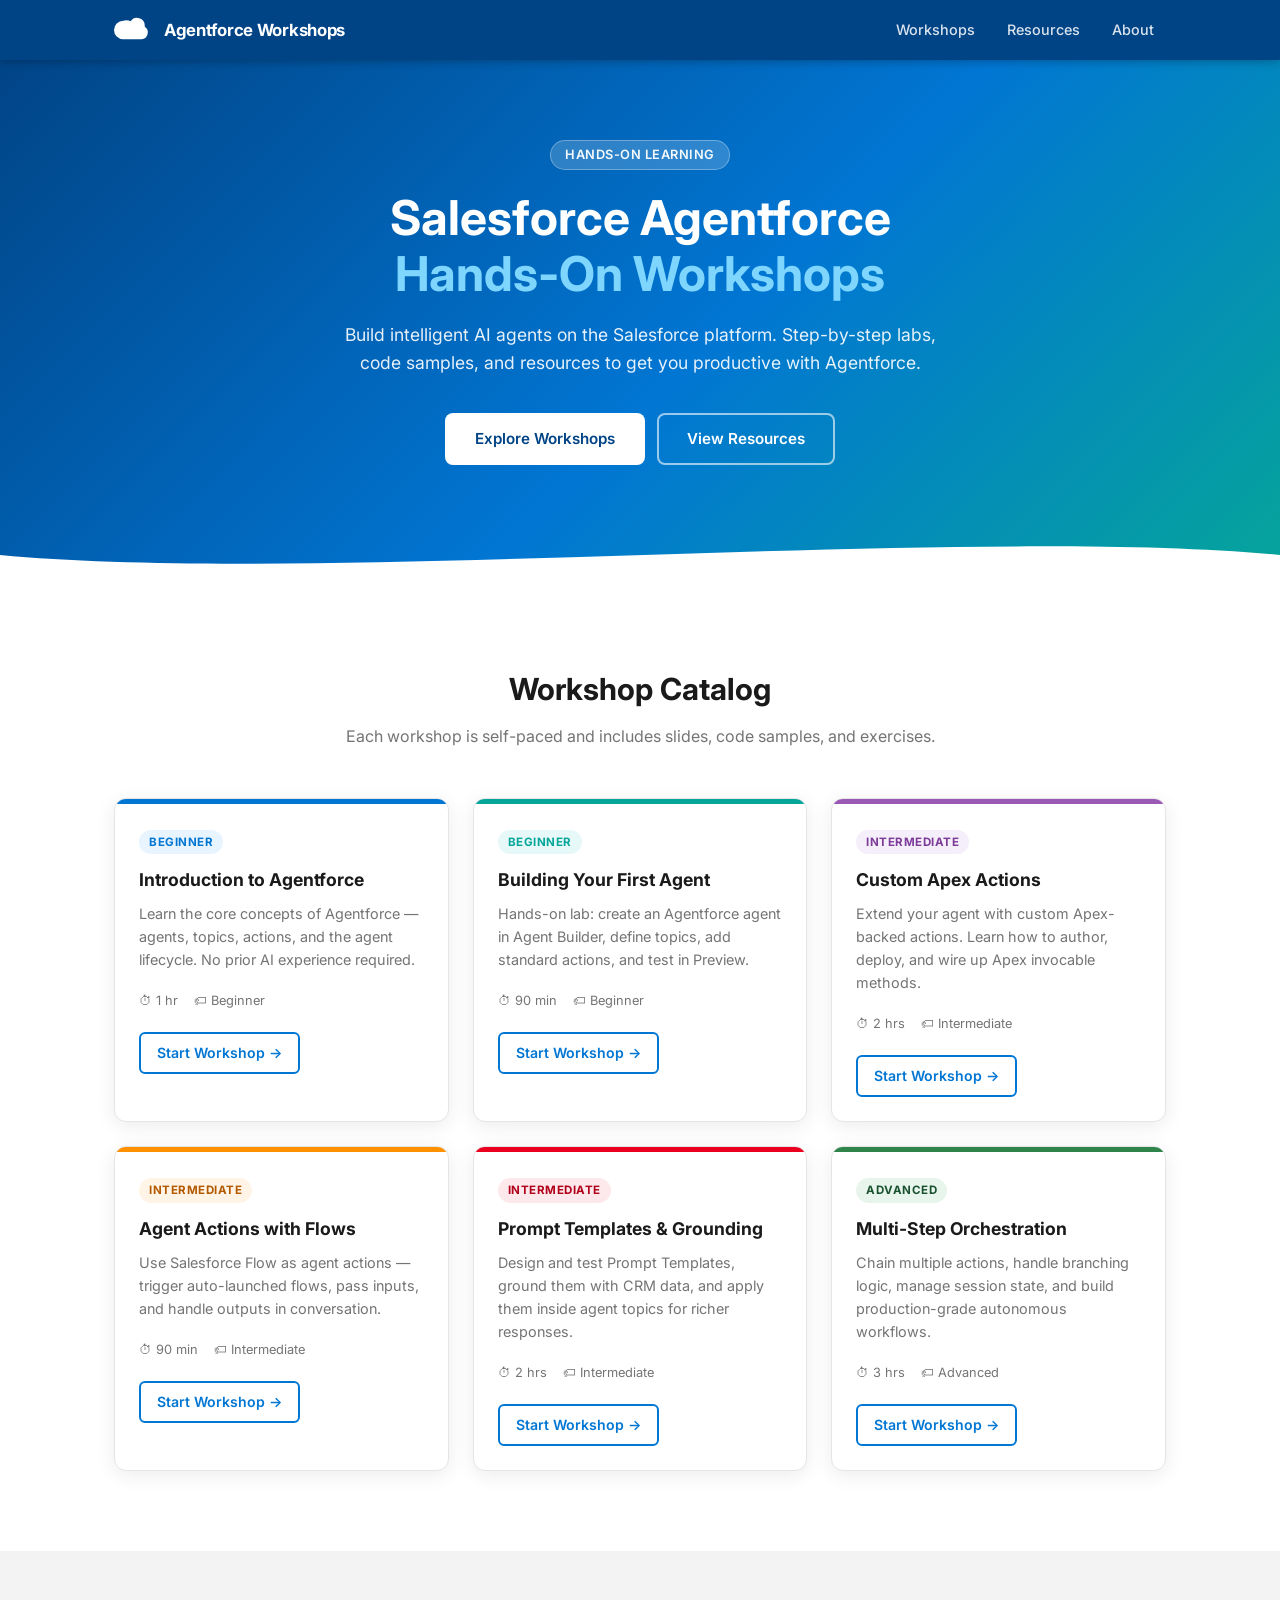
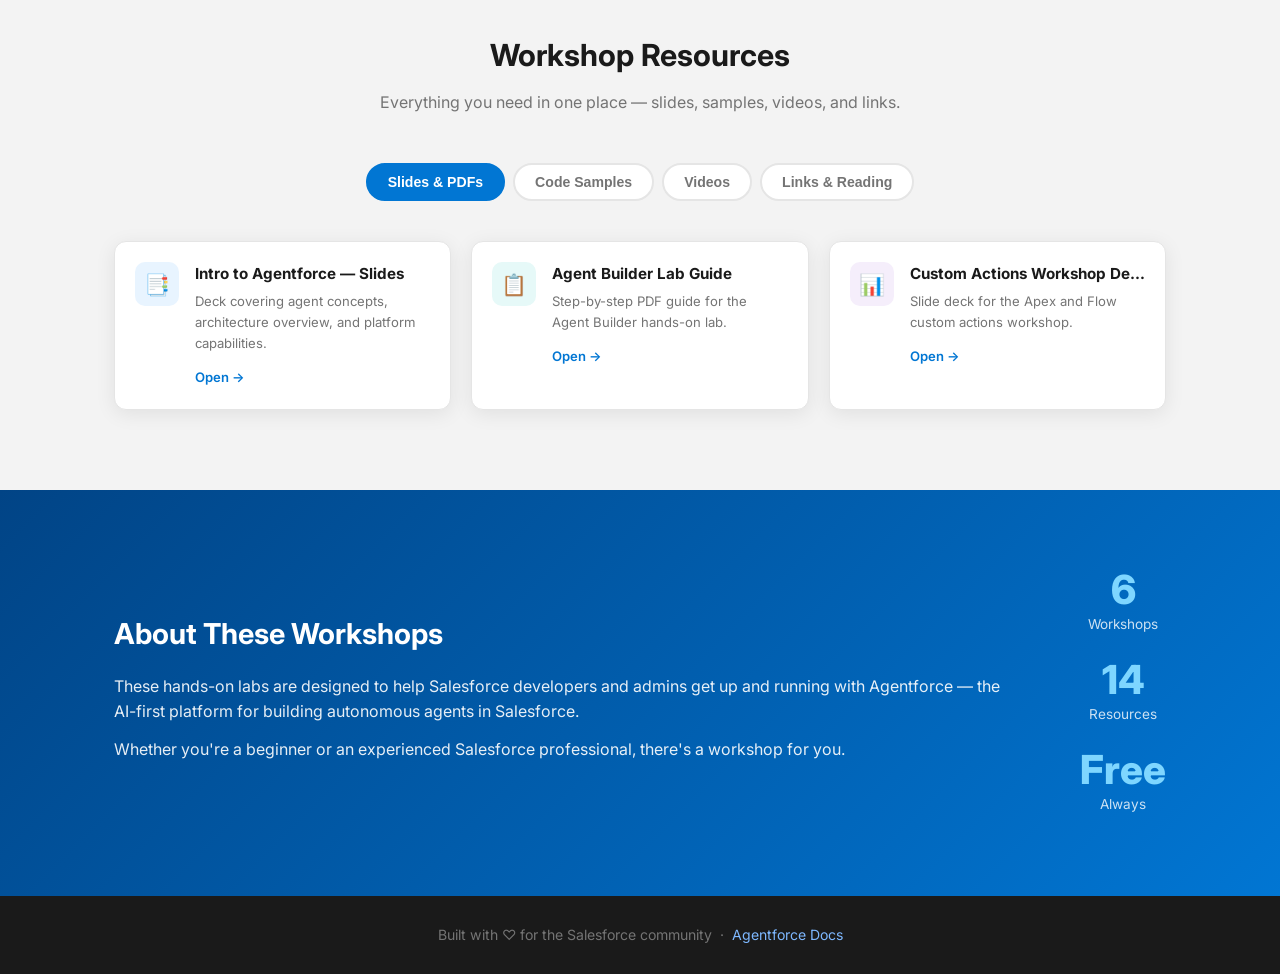
==== index.html @ 6ffdbb9f "Initial commit: Agentforce Hands-On Workshop site" ====
<!DOCTYPE html>
<html lang="en">
<head>
  <meta charset="UTF-8" />
  <meta name="viewport" content="width=device-width, initial-scale=1.0" />
  <title>Salesforce Agentforce Hands-On Workshops</title>
  <link rel="stylesheet" href="styles.css" />
  <link rel="preconnect" href="https://fonts.googleapis.com" />
  <link href="https://fonts.googleapis.com/css2?family=Inter:wght@400;500;600;700&display=swap" rel="stylesheet" />
</head>
<body>

  <!-- Header -->
  <header class="site-header">
    <div class="container">
      <div class="header-brand">
        <svg class="sf-cloud" viewBox="0 0 80 56" fill="none" xmlns="http://www.w3.org/2000/svg" aria-hidden="true">
          <path d="M33.3 10.4a15.6 15.6 0 0 1 28.3 8.9c0 .7 0 1.4-.1 2.1A12.5 12.5 0 0 1 67.5 34 12.5 12.5 0 0 1 55 46.5H18.5A18.5 18.5 0 0 1 18.5 9.5a18.4 18.4 0 0 1 14.8 .9z" fill="white"/>
        </svg>
        <span class="header-title">Agentforce Workshops</span>
      </div>
      <nav class="header-nav">
        <a href="#workshops">Workshops</a>
        <a href="#resources">Resources</a>
        <a href="#about">About</a>
      </nav>
    </div>
  </header>

  <!-- Hero -->
  <section class="hero">
    <div class="container">
      <div class="hero-badge">Hands-On Learning</div>
      <h1>Salesforce Agentforce<br /><span class="hero-accent">Hands-On Workshops</span></h1>
      <p class="hero-sub">Build intelligent AI agents on the Salesforce platform. Step-by-step labs, code samples, and resources to get you productive with Agentforce.</p>
      <div class="hero-actions">
        <a href="#workshops" class="btn btn-primary">Explore Workshops</a>
        <a href="#resources" class="btn btn-outline">View Resources</a>
      </div>
    </div>
    <div class="hero-wave">
      <svg viewBox="0 0 1440 80" preserveAspectRatio="none" xmlns="http://www.w3.org/2000/svg">
        <path d="M0,40 C360,80 1080,0 1440,40 L1440,80 L0,80 Z" fill="white"/>
      </svg>
    </div>
  </section>

  <!-- Workshops -->
  <section class="workshops" id="workshops">
    <div class="container">
      <h2 class="section-title">Workshop Catalog</h2>
      <p class="section-sub">Each workshop is self-paced and includes slides, code samples, and exercises.</p>

      <div class="workshop-grid" id="workshop-grid">
        <!-- Cards injected by JS -->
      </div>
    </div>
  </section>

  <!-- Resources -->
  <section class="resources" id="resources">
    <div class="container">
      <h2 class="section-title">Workshop Resources</h2>
      <p class="section-sub">Everything you need in one place — slides, samples, videos, and links.</p>

      <div class="resource-tabs">
        <button class="tab active" data-tab="slides">Slides &amp; PDFs</button>
        <button class="tab" data-tab="code">Code Samples</button>
        <button class="tab" data-tab="videos">Videos</button>
        <button class="tab" data-tab="links">Links &amp; Reading</button>
      </div>

      <div class="resource-panel active" id="tab-slides">
        <div class="resource-grid" id="slides-grid"></div>
      </div>
      <div class="resource-panel" id="tab-code">
        <div class="resource-grid" id="code-grid"></div>
      </div>
      <div class="resource-panel" id="tab-videos">
        <div class="resource-grid" id="videos-grid"></div>
      </div>
      <div class="resource-panel" id="tab-links">
        <div class="resource-grid" id="links-grid"></div>
      </div>
    </div>
  </section>

  <!-- About -->
  <section class="about" id="about">
    <div class="container about-inner">
      <div>
        <h2>About These Workshops</h2>
        <p>These hands-on labs are designed to help Salesforce developers and admins get up and running with Agentforce — the AI-first platform for building autonomous agents in Salesforce.</p>
        <p>Whether you're a beginner or an experienced Salesforce professional, there's a workshop for you.</p>
      </div>
      <div class="about-stats">
        <div class="stat"><span id="stat-workshops">0</span><label>Workshops</label></div>
        <div class="stat"><span id="stat-resources">0</span><label>Resources</label></div>
        <div class="stat"><span>Free</span><label>Always</label></div>
      </div>
    </div>
  </section>

  <!-- Footer -->
  <footer class="site-footer">
    <div class="container">
      <p>Built with &#9825; for the Salesforce community &nbsp;·&nbsp; <a href="https://developer.salesforce.com/agentforce" target="_blank" rel="noopener">Agentforce Docs</a></p>
    </div>
  </footer>

  <script src="data.js"></script>
  <script src="app.js"></script>
</body>
</html>
---- styles.css ----
/* ── Reset & Base ─────────────────────────────────────────── */
*, *::before, *::after { box-sizing: border-box; margin: 0; padding: 0; }

:root {
  --sf-blue:    #0176d3;
  --sf-blue-dk: #014486;
  --sf-blue-lt: #1b96ff;
  --sf-teal:    #06a59a;
  --sf-purple:  #9b59b6;
  --sf-orange:  #ff9000;
  --sf-red:     #ea001e;
  --sf-green:   #2e844a;
  --white:      #ffffff;
  --gray-50:    #f3f3f3;
  --gray-100:   #e5e5e5;
  --gray-500:   #747474;
  --gray-800:   #1a1a1a;
  --radius:     12px;
  --shadow:     0 4px 20px rgba(0,0,0,.08);
  --shadow-md:  0 8px 32px rgba(0,0,0,.12);
}

html { scroll-behavior: smooth; }

body {
  font-family: 'Inter', system-ui, sans-serif;
  color: var(--gray-800);
  background: var(--white);
  line-height: 1.6;
}

.container {
  max-width: 1100px;
  margin: 0 auto;
  padding: 0 24px;
}

a { color: var(--sf-blue); text-decoration: none; }
a:hover { text-decoration: underline; }

/* ── Header ───────────────────────────────────────────────── */
.site-header {
  background: var(--sf-blue-dk);
  position: sticky;
  top: 0;
  z-index: 100;
  box-shadow: 0 2px 8px rgba(0,0,0,.25);
}

.site-header .container {
  display: flex;
  align-items: center;
  justify-content: space-between;
  height: 60px;
}

.header-brand {
  display: flex;
  align-items: center;
  gap: 10px;
}

.sf-cloud { width: 40px; height: 28px; }

.header-title {
  font-size: 1.05rem;
  font-weight: 700;
  color: var(--white);
  letter-spacing: -.3px;
}

.header-nav { display: flex; gap: 8px; }

.header-nav a {
  color: rgba(255,255,255,.85);
  font-size: .9rem;
  font-weight: 500;
  padding: 6px 12px;
  border-radius: 6px;
  transition: background .15s, color .15s;
}

.header-nav a:hover {
  background: rgba(255,255,255,.12);
  color: var(--white);
  text-decoration: none;
}

/* ── Hero ─────────────────────────────────────────────────── */
.hero {
  background: linear-gradient(135deg, var(--sf-blue-dk) 0%, var(--sf-blue) 55%, var(--sf-teal) 100%);
  padding: 80px 0 0;
  position: relative;
  text-align: center;
  color: var(--white);
  overflow: hidden;
}

.hero-badge {
  display: inline-block;
  background: rgba(255,255,255,.18);
  border: 1px solid rgba(255,255,255,.3);
  border-radius: 999px;
  font-size: .8rem;
  font-weight: 600;
  letter-spacing: .5px;
  text-transform: uppercase;
  padding: 4px 14px;
  margin-bottom: 20px;
  color: rgba(255,255,255,.95);
}

.hero h1 {
  font-size: clamp(2rem, 5vw, 3rem);
  font-weight: 700;
  line-height: 1.15;
  margin-bottom: 20px;
}

.hero-accent { color: #7ed6ff; }

.hero-sub {
  max-width: 600px;
  margin: 0 auto 36px;
  font-size: 1.1rem;
  opacity: .9;
}

.hero-actions { display: flex; gap: 12px; justify-content: center; flex-wrap: wrap; margin-bottom: 60px; }

.btn {
  display: inline-flex;
  align-items: center;
  padding: 12px 28px;
  border-radius: 8px;
  font-size: .95rem;
  font-weight: 600;
  cursor: pointer;
  border: 2px solid transparent;
  transition: transform .15s, box-shadow .15s, background .15s;
}

.btn:hover { transform: translateY(-1px); box-shadow: 0 6px 20px rgba(0,0,0,.18); text-decoration: none; }

.btn-primary { background: var(--white); color: var(--sf-blue-dk); }
.btn-primary:hover { background: #e8f4ff; }

.btn-outline { background: transparent; color: var(--white); border-color: rgba(255,255,255,.6); }
.btn-outline:hover { background: rgba(255,255,255,.1); border-color: var(--white); }

.hero-wave { line-height: 0; }
.hero-wave svg { width: 100%; height: 60px; display: block; }

/* ── Section shared ───────────────────────────────────────── */
.section-title {
  font-size: 1.9rem;
  font-weight: 700;
  text-align: center;
  margin-bottom: 10px;
  color: var(--gray-800);
}

.section-sub {
  text-align: center;
  color: var(--gray-500);
  margin-bottom: 48px;
  font-size: 1rem;
}

/* ── Workshops ────────────────────────────────────────────── */
.workshops { padding: 80px 0; background: var(--white); }

.workshop-grid {
  display: grid;
  grid-template-columns: repeat(auto-fill, minmax(300px, 1fr));
  gap: 24px;
}

.workshop-card {
  background: var(--white);
  border: 1px solid var(--gray-100);
  border-radius: var(--radius);
  box-shadow: var(--shadow);
  overflow: hidden;
  transition: transform .2s, box-shadow .2s;
}

.workshop-card:hover { transform: translateY(-4px); box-shadow: var(--shadow-md); }

.card-accent {
  height: 5px;
}

.card-body { padding: 24px; }

.card-tag {
  display: inline-block;
  font-size: .72rem;
  font-weight: 700;
  text-transform: uppercase;
  letter-spacing: .5px;
  padding: 3px 10px;
  border-radius: 999px;
  margin-bottom: 12px;
}

.card-title {
  font-size: 1.1rem;
  font-weight: 700;
  margin-bottom: 8px;
  color: var(--gray-800);
}

.card-desc {
  font-size: .9rem;
  color: var(--gray-500);
  margin-bottom: 20px;
}

.card-meta {
  display: flex;
  gap: 16px;
  font-size: .8rem;
  color: var(--gray-500);
  margin-bottom: 20px;
}

.card-link {
  display: inline-flex;
  align-items: center;
  gap: 6px;
  font-size: .88rem;
  font-weight: 600;
  color: var(--sf-blue);
  padding: 8px 16px;
  border: 2px solid var(--sf-blue);
  border-radius: 6px;
  transition: background .15s, color .15s;
}

.card-link:hover { background: var(--sf-blue); color: var(--white); text-decoration: none; }

/* ── Resources ────────────────────────────────────────────── */
.resources { padding: 80px 0; background: var(--gray-50); }

.resource-tabs {
  display: flex;
  gap: 8px;
  justify-content: center;
  flex-wrap: wrap;
  margin-bottom: 40px;
}

.tab {
  padding: 9px 20px;
  border-radius: 999px;
  border: 2px solid var(--gray-100);
  background: var(--white);
  font-size: .88rem;
  font-weight: 600;
  cursor: pointer;
  color: var(--gray-500);
  transition: all .15s;
}

.tab.active {
  background: var(--sf-blue);
  border-color: var(--sf-blue);
  color: var(--white);
}

.tab:hover:not(.active) { border-color: var(--sf-blue); color: var(--sf-blue); }

.resource-panel { display: none; }
.resource-panel.active { display: block; }

.resource-grid {
  display: grid;
  grid-template-columns: repeat(auto-fill, minmax(260px, 1fr));
  gap: 20px;
}

.resource-card {
  background: var(--white);
  border: 1px solid var(--gray-100);
  border-radius: var(--radius);
  padding: 20px;
  display: flex;
  gap: 16px;
  align-items: flex-start;
  box-shadow: var(--shadow);
  transition: box-shadow .15s, transform .15s;
}

.resource-card:hover { box-shadow: var(--shadow-md); transform: translateY(-2px); }

.resource-icon {
  width: 44px;
  height: 44px;
  border-radius: 10px;
  display: flex;
  align-items: center;
  justify-content: center;
  font-size: 1.3rem;
  flex-shrink: 0;
}

.resource-info { flex: 1; min-width: 0; }

.resource-title {
  font-size: .95rem;
  font-weight: 700;
  margin-bottom: 4px;
  color: var(--gray-800);
  white-space: nowrap;
  overflow: hidden;
  text-overflow: ellipsis;
}

.resource-desc {
  font-size: .82rem;
  color: var(--gray-500);
  margin-bottom: 10px;
}

.resource-link {
  font-size: .82rem;
  font-weight: 600;
  color: var(--sf-blue);
}

/* ── About ────────────────────────────────────────────────── */
.about {
  padding: 80px 0;
  background: linear-gradient(135deg, var(--sf-blue-dk) 0%, var(--sf-blue) 100%);
  color: var(--white);
}

.about-inner {
  display: grid;
  grid-template-columns: 1fr auto;
  gap: 60px;
  align-items: center;
}

.about h2 { font-size: 1.8rem; margin-bottom: 16px; }
.about p { opacity: .9; margin-bottom: 12px; }

.about-stats {
  display: flex;
  flex-direction: column;
  gap: 24px;
}

.stat { text-align: center; }
.stat span { display: block; font-size: 2.5rem; font-weight: 800; color: #7ed6ff; line-height: 1; }
.stat label { font-size: .85rem; opacity: .8; margin-top: 4px; display: block; }

/* ── Footer ───────────────────────────────────────────────── */
.site-footer {
  background: var(--gray-800);
  color: var(--gray-500);
  padding: 28px 0;
  text-align: center;
  font-size: .88rem;
}

.site-footer a { color: #7eb8ff; }

/* ── Responsive ───────────────────────────────────────────── */
@media (max-width: 700px) {
  .header-nav { display: none; }
  .about-inner { grid-template-columns: 1fr; }
  .about-stats { flex-direction: row; justify-content: center; }
  .hero-actions { flex-direction: column; align-items: center; }
}
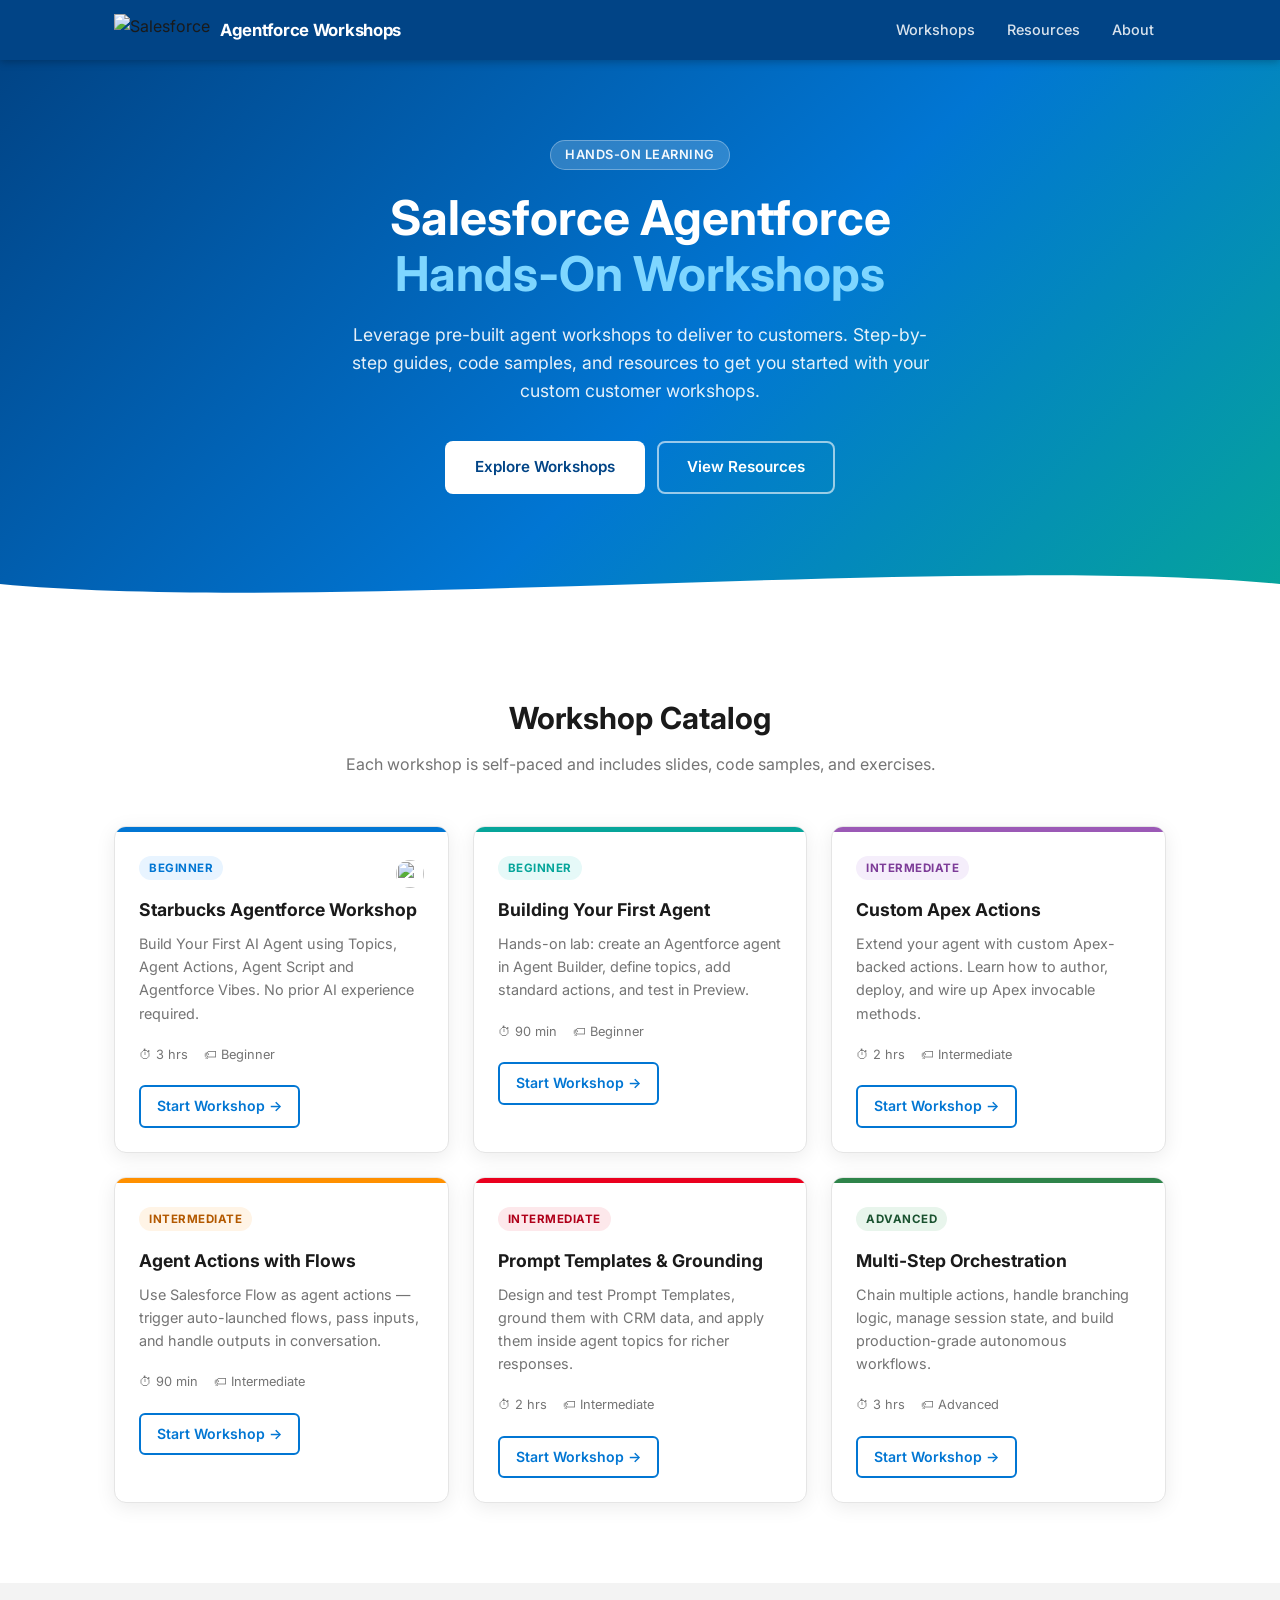
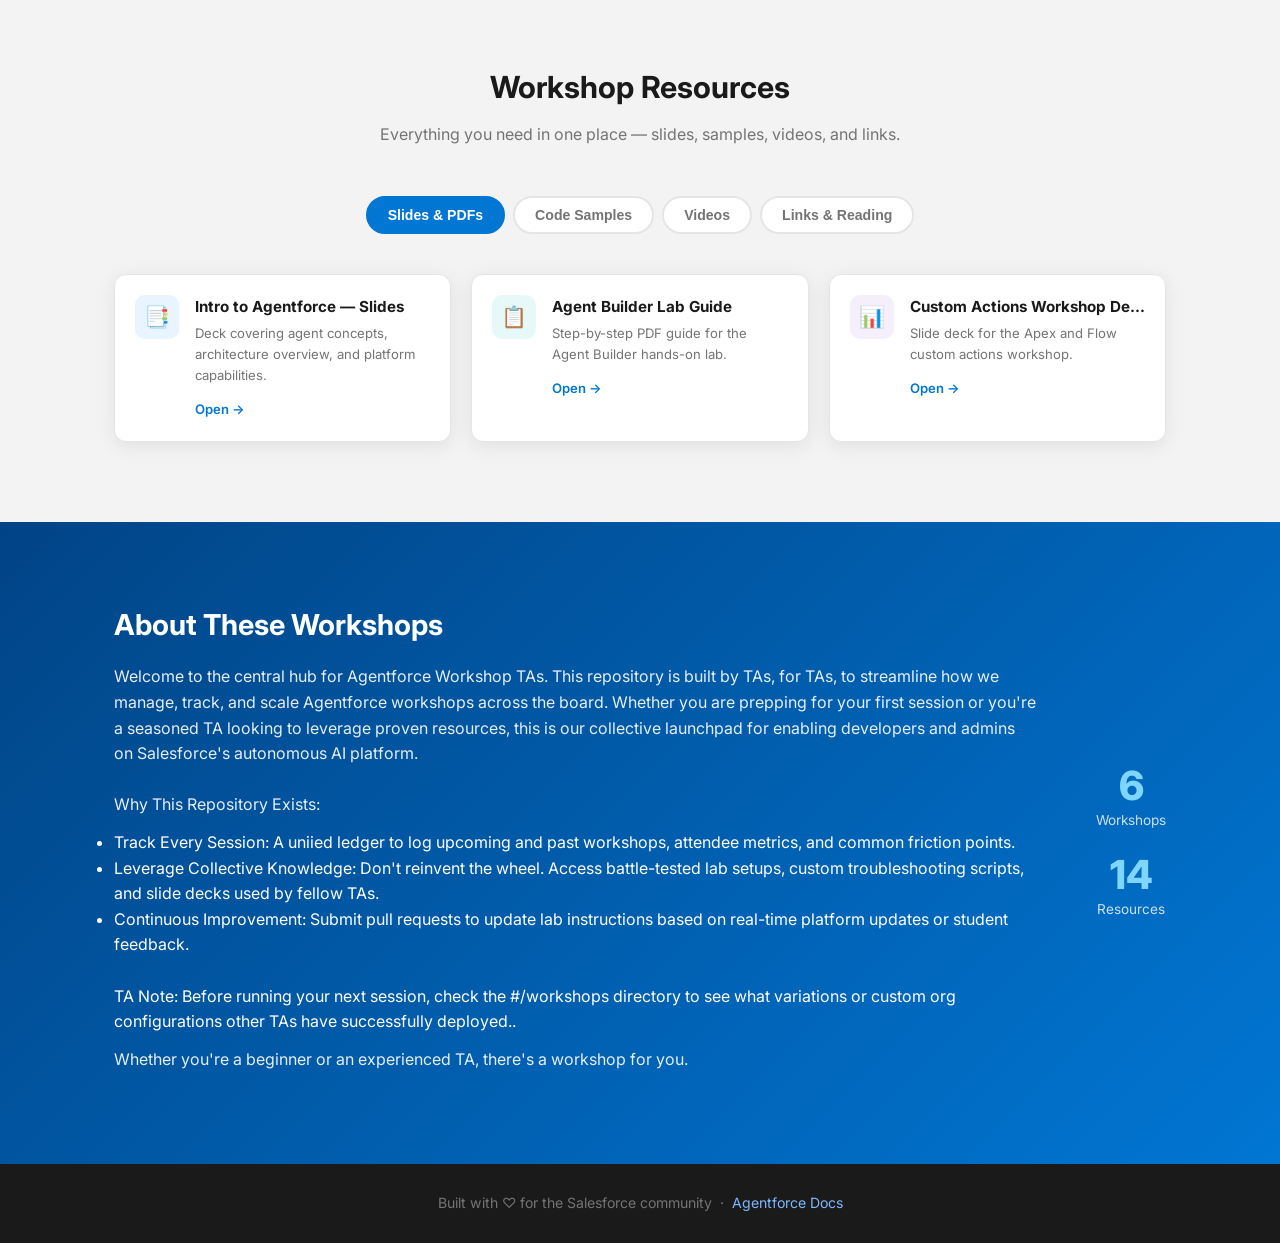
==== commit 1d95788f: "Update logos, content, and Starbucks workshop page Co-Authored-By: Claude Sonnet 4.6 <noreply@anthro" ====
--- a/index.html
+++ b/index.html
@@ -14,9 +14,7 @@
   <header class="site-header">
     <div class="container">
       <div class="header-brand">
-        <svg class="sf-cloud" viewBox="0 0 80 56" fill="none" xmlns="http://www.w3.org/2000/svg" aria-hidden="true">
-          <path d="M33.3 10.4a15.6 15.6 0 0 1 28.3 8.9c0 .7 0 1.4-.1 2.1A12.5 12.5 0 0 1 67.5 34 12.5 12.5 0 0 1 55 46.5H18.5A18.5 18.5 0 0 1 18.5 9.5a18.4 18.4 0 0 1 14.8 .9z" fill="white"/>
-        </svg>
+        <img src="https://upload.wikimedia.org/wikipedia/commons/f/f9/Salesforce.com_logo.svg" alt="Salesforce" style="height:32px;" />
         <span class="header-title">Agentforce Workshops</span>
       </div>
       <nav class="header-nav">
@@ -32,7 +30,7 @@
     <div class="container">
       <div class="hero-badge">Hands-On Learning</div>
       <h1>Salesforce Agentforce<br /><span class="hero-accent">Hands-On Workshops</span></h1>
-      <p class="hero-sub">Build intelligent AI agents on the Salesforce platform. Step-by-step labs, code samples, and resources to get you productive with Agentforce.</p>
+      <p class="hero-sub">Leverage pre-built agent workshops to deliver to customers. Step-by-step guides, code samples, and resources to get you started with your custom customer workshops.</p>
       <div class="hero-actions">
         <a href="#workshops" class="btn btn-primary">Explore Workshops</a>
         <a href="#resources" class="btn btn-outline">View Resources</a>
@@ -90,13 +88,22 @@
     <div class="container about-inner">
       <div>
         <h2>About These Workshops</h2>
-        <p>These hands-on labs are designed to help Salesforce developers and admins get up and running with Agentforce — the AI-first platform for building autonomous agents in Salesforce.</p>
-        <p>Whether you're a beginner or an experienced Salesforce professional, there's a workshop for you.</p>
+        <p> Welcome to the central hub for Agentforce Workshop TAs. This repository is built by TAs, for TAs, to streamline how we manage, track, and scale Agentforce workshops across the board. Whether you are prepping for your first session or you're a seasoned TA looking to leverage proven resources, this is our collective launchpad for enabling developers and admins on Salesforce's autonomous AI platform.
+        </br>
+      </br>
+        Why This Repository Exists:
+        <ul>
+          <li>Track Every Session: A uniied ledger to log upcoming and past workshops, attendee metrics, and common friction points.</li>
+          <li>Leverage Collective Knowledge: Don't reinvent the wheel. Access battle-tested lab setups, custom troubleshooting scripts, and slide decks used by fellow TAs.</li>
+          <li>Continuous Improvement: Submit pull requests to update lab instructions based on real-time platform updates or student feedback.</li>
+        </ul>
+      </br>
+TA Note: Before running your next session, check the #/workshops directory to see what variations or custom org configurations other TAs have successfully deployed..</p>
+        <p>Whether you're a beginner or an experienced TA, there's a workshop for you.</p>
       </div>
       <div class="about-stats">
         <div class="stat"><span id="stat-workshops">0</span><label>Workshops</label></div>
         <div class="stat"><span id="stat-resources">0</span><label>Resources</label></div>
-        <div class="stat"><span>Free</span><label>Always</label></div>
       </div>
     </div>
   </section>
